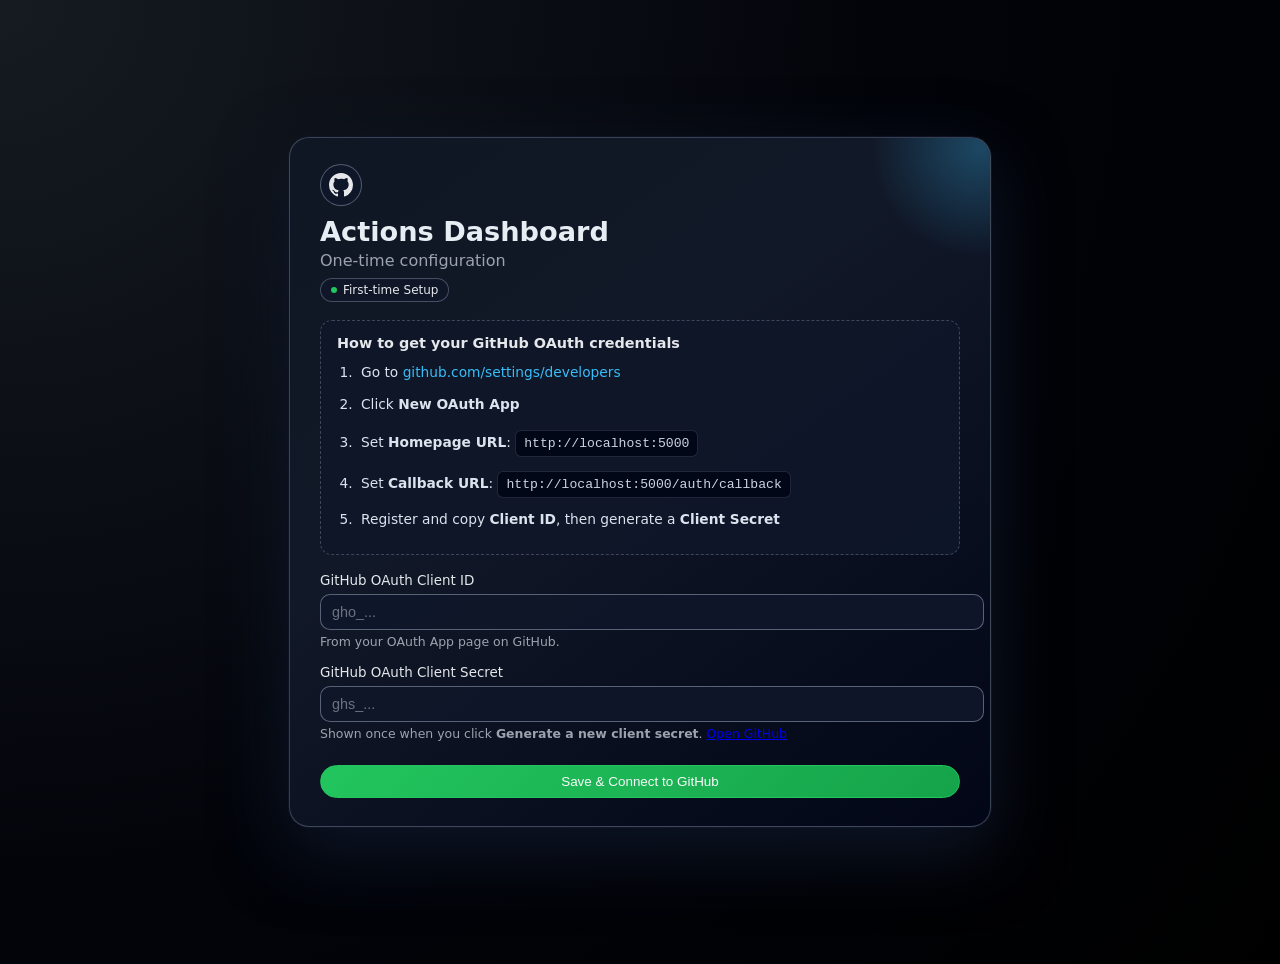
==== templates/setup.html @ 19182d6b "Add files via upload" ====
<!DOCTYPE html>
<html lang="en">
<head>
    <meta charset="UTF-8">
    <meta name="viewport" content="width=device-width, initial-scale=1.0">
    <title>Setup - GitHub Actions Dashboard</title>
    <link rel="stylesheet" href="/static/css/setup.css">
</head>
<body>
    <div class="linux-rain" aria-hidden="true">
        <img src="/static/img/linux.png" class="linux-drop d1" alt="">
        <img src="/static/img/linux.png" class="linux-drop d2" alt="">
        <img src="/static/img/linux.png" class="linux-drop d3" alt="">
        <img src="/static/img/linux.png" class="linux-drop d4" alt="">
        <img src="/static/img/linux.png" class="linux-drop d5" alt="">
        <img src="/static/img/linux.png" class="linux-drop d6" alt="">
    </div>
    <div class="setup-wrapper">
        <div class="setup-card">
            <div class="setup-logo">
                <svg viewBox="0 0 16 16" xmlns="http://www.w3.org/2000/svg">
                    <path d="M8 0C3.58 0 0 3.58 0 8a8 8 0 005.47 7.59c.4.07.55-.17.55-.38 0-.19-.01-.82-.01-1.49-2.01.37-2.53-.49-2.69-.94-.09-.23-.48-.94-.82-1.13-.28-.15-.68-.52-.01-.53.63-.01 1.08.58 1.23.82.72 1.21 1.87.87 2.33.66.07-.52.28-.87.51-1.07-1.78-.2-3.64-.89-3.64-3.95 0-.87.31-1.59.82-2.15-.08-.2-.36-1.02.08-2.12 0 0 .67-.21 2.2.82a7.6 7.6 0 012-.27c.68 0 1.36.09 2 .27 1.53-1.04 2.2-.82 2.2-.82.44 1.1.16 1.92.08 2.12.51.56.82 1.27.82 2.15 0 3.07-1.87 3.75-3.65 3.95.29.25.54.73.54 1.48 0 1.07-.01 1.93-.01 2.2 0 .21.15.46.55.38A8.01 8.01 0 0016 8c0-4.42-3.58-8-8-8z"/>
                </svg>
            </div>
            <h1>Actions Dashboard</h1>
            <p>One-time configuration</p>
            <div class="setup-badge">First-time Setup</div>

            <div class="step-list">
             <strong>How to get your GitHub OAuth credentials</strong>
              <ol class="setup-steps">
                <li>
                <span>Go to <a href="https://github.com/settings/developers" target="_blank">github.com/settings/developers</a></span>
                </li>
                <li>
                <span>Click <strong>New OAuth App</strong></span>
                </li>
                <li>
                <span>Set <strong>Homepage URL</strong>: <code>http://localhost:5000</code></span>
                </li>
                <li>
                <span>Set <strong>Callback URL</strong>: <code>http://localhost:5000/auth/callback</code></span>
                </li>
                <li>
                <span>Register and copy <strong>Client ID</strong>, then generate a <strong>Client Secret</strong></span>
                </li>
              </ol>
            </div>

            <div class="error-box" id="error-box"></div>

            <div class="field">
                <label>GitHub OAuth Client ID</label>
                <input type="text" id="client-id" placeholder="gho_..." autocomplete="off">
                <p class="hint">From your OAuth App page on GitHub.</p>
            </div>

            <div class="field">
                <label>GitHub OAuth Client Secret</label>
                <input type="password" id="client-secret" placeholder="ghs_...">
                <p class="hint">Shown once when you click <strong>Generate a new client secret</strong>. <a href="https://github.com/settings/developers" target="_blank">Open GitHub</a></p>
            </div>

            <button class="btn btn-green btn-setup" id="save-btn" onclick="saveSetup()">Save & Connect to GitHub</button>

            <div class="success-box" id="success-box" style="display:none">Configuration saved! Redirecting to GitHub login...</div>
        </div>
    </div>
</body>
</html>
---- static/css/setup.css ----
body {
  font-family: system-ui, -apple-system, BlinkMacSystemFont, "Segoe UI", sans-serif;
  margin: 0;
  padding: 0;
  min-height: 100vh;
  background: radial-gradient(circle at top left, #161b22 0, #02040a 55%, #000 100%);
  color: #e6edf3;
  overflow-x: hidden;
}

/* bike background animation */
.bike-track {
  position: fixed;
  bottom: 90px;
  left: -200px;
  width: 200px;
  height: 120px;
  pointer-events: none;
  opacity: 0.7;
  animation: ride 12s linear infinite;
}

.bike-body {
  width: 100%;
  height: 100%;
  background: url("https://cdn.jsdelivr.net/gh/tabler/tabler-icons/icons/outline/bike.svg")
    no-repeat center / contain;
  filter: drop-shadow(0 0 8px rgba(0, 0, 0, 0.7));
}

@keyframes ride {
  0% {
    transform: translateX(0) translateY(0);
  }
  40% {
    transform: translateX(120vw) translateY(-5px);
  }
  60% {
    transform: translateX(120vw) translateY(-5px);
  }
  100% {
    transform: translateX(0) translateY(0);
  }
}

/* center card nicely */
.setup-wrapper {
  min-height: 100vh;
  display: flex;
  align-items: center;
  justify-content: center;
  padding: 32px 16px;
}

.setup-card {
  max-width: 640px;
  width: 100%;
  background: linear-gradient(145deg, #0f1724 0%, #111827 40%, #020617 100%);
  border-radius: 20px;
  border: 1px solid rgba(148, 163, 184, 0.35);
  padding: 26px 30px 28px;
  box-shadow:
    0 24px 70px rgba(15, 23, 42, 0.95),
    0 0 0 1px rgba(15, 23, 42, 0.8);
  position: relative;
  overflow: hidden;
}

/* subtle glow top-right */
.setup-card::before {
  content: "";
  position: absolute;
  top: -120px;
  right: -120px;
  width: 260px;
  height: 260px;
  background: radial-gradient(circle, rgba(56, 189, 248, 0.32), transparent 60%);
  opacity: 0.9;
  pointer-events: none;
}

.setup-logo {
  width: 40px;
  height: 40px;
  border-radius: 999px;
  background: rgba(15, 23, 42, 0.95);
  display: flex;
  align-items: center;
  justify-content: center;
  margin-bottom: 10px;
  border: 1px solid rgba(148, 163, 184, 0.5);
}

.setup-logo svg {
  width: 24px;
  height: 24px;
  fill: #e5e7eb;
}

.setup-card h1 {
  font-size: 1.7rem;
  margin: 0 0 4px;
}

.setup-card > p {
  margin: 0 0 8px;
  color: #9ca3af;
}

.setup-badge {
  display: inline-flex;
  align-items: center;
  gap: 6px;
  font-size: 0.75rem;
  padding: 4px 10px;
  border-radius: 999px;
  border: 1px solid rgba(148, 163, 184, 0.4);
  background: rgba(15, 23, 42, 0.9);
  color: #e5e7eb;
  margin-bottom: 18px;
}

.setup-badge::before {
  content: "";
  width: 6px;
  height: 6px;
  border-radius: 999px;
  background: #22c55e;
}

.step-list {
  font-size: 0.86rem;
  margin-bottom: 18px;
  padding: 14px 16px;
  border-radius: 12px;
  background: rgba(15, 23, 42, 0.9);
  border: 1px dashed rgba(148, 163, 184, 0.35);
}

.step-list > strong {
  display: block;
  margin-bottom: 10px;
  color: #e5e7eb;
  font-size: 0.9rem;
}

.setup-steps {
  margin: 0;
  padding-left: 20px;
}

.setup-steps li {
  margin-bottom: 10px;
  line-height: 1.6;
  color: #dbe4ee;
  padding-left: 4px;
}

.setup-steps li span {
  display: inline-block;
}

.setup-steps a {
  color: #38bdf8;
  text-decoration: none;
}

.setup-steps a:hover {
  text-decoration: underline;
}

.setup-steps code {
  display: inline-block;
  margin-top: 4px;
  padding: 2px 8px;
  border-radius: 6px;
  background: rgba(2, 6, 23, 0.9);
  border: 1px solid rgba(148, 163, 184, 0.2);
  color: #cbd5e1;
  font-size: 0.82rem;
}


/* form fields */
.field {
  margin-bottom: 16px;
}

.field label {
  display: block;
  font-size: 0.84rem;
  font-weight: 500;
  margin-bottom: 6px;
  color: #e5e7eb;
}

.input-row {
  display: flex;
  gap: 8px;
}

.input-row input {
  flex: 1;
}

.field input {
  width: 100%;
  padding: 9px 11px;
  border-radius: 10px;
  border: 1px solid rgba(148, 163, 184, 0.55);
  background: rgba(15, 23, 42, 0.95);
  color: #f9fafb;
  font-size: 0.9rem;
}

.field input::placeholder {
  color: #6b7280;
}

.field input:focus {
  outline: none;
  border-color: #38bdf8;
  box-shadow: 0 0 0 1px rgba(56, 189, 248, 0.55);
}

.hint {
  margin-top: 4px;
  font-size: 0.78rem;
  color: #9ca3af;
}

.divider {
  border: none;
  border-top: 1px solid rgba(31, 41, 55, 0.9);
  margin: 16px 0 18px;
}

/* buttons */
.btn {
  padding: 8px 14px;
  border-radius: 999px;
  border: 1px solid rgba(148, 163, 184, 0.6);
  background: rgba(15, 23, 42, 0.95);
  color: #e5e7eb;
  font-size: 0.84rem;
  cursor: pointer;
  transition: background 0.16s ease, border-color 0.16s ease, transform 0.08s ease;
}

.btn:hover {
  background: #1f2937;
  border-color: #e5e7eb;
  transform: translateY(-0.5px);
}

.btn-green {
  background: linear-gradient(135deg, #22c55e, #16a34a);
  border-color: #22c55e;
  color: #f9fafb;
}

.btn-green:hover {
  background: linear-gradient(135deg, #16a34a, #15803d);
  border-color: #4ade80;
}

.btn-setup {
  width: 100%;
  margin-top: 8px;
}

/* messages */
#error-box,
.success-box {
  margin-top: 10px;
  padding: 9px 11px;
  border-radius: 10px;
  font-size: 0.8rem;
  display: none;
}

#error-box.show {
  display: block;
}

#error-box {
  border: 1px solid #f97373;
  background: rgba(127, 29, 29, 0.85);
  color: #fee2e2;
}

.success-box {
  border: 1px solid #4ade80;
  background: rgba(22, 101, 52, 0.85);
  color: #dcfce7;
}

/* responsive */
@media (max-width: 640px) {
  .setup-card {
    padding: 20px 18px 22px;
    border-radius: 16px;
  }

  .input-row {
    flex-direction: column;
  }

  .btn-setup {
    font-size: 0.82rem;
  }
}

.linux-rain {
  position: fixed;
  inset: 0;
  overflow: hidden;
  pointer-events: none;
  z-index: 0;
}

.linux-drop {
  position: absolute;
  top: -120px;
  width: 52px;
  height: 52px;
  object-fit: contain;
  opacity: 0.16;
  filter: drop-shadow(0 8px 18px rgba(0, 0, 0, 0.35));
  animation-name: linux-fall;
  animation-timing-function: linear;
  animation-iteration-count: infinite;
}

/* random-like positions, sizes, delays, durations */
.d1 { left: 6%;  width: 42px; animation-duration: 11s; animation-delay: 0s; }
.d2 { left: 18%; width: 58px; animation-duration: 14s; animation-delay: 2s; }
.d3 { left: 34%; width: 48px; animation-duration: 10s; animation-delay: 5s; }
.d4 { left: 57%; width: 64px; animation-duration: 13s; animation-delay: 1s; }
.d5 { left: 76%; width: 46px; animation-duration: 12s; animation-delay: 4s; }
.d6 { left: 88%; width: 54px; animation-duration: 15s; animation-delay: 7s; }

@keyframes linux-fall {
  0% {
    transform: translateY(-140px) rotate(0deg);
    opacity: 0;
  }
  10% {
    opacity: 0.14;
  }
  50% {
    transform: translateY(45vh) rotate(120deg);
    opacity: 0.18;
  }
  100% {
    transform: translateY(110vh) rotate(260deg);
    opacity: 0;
  }
}
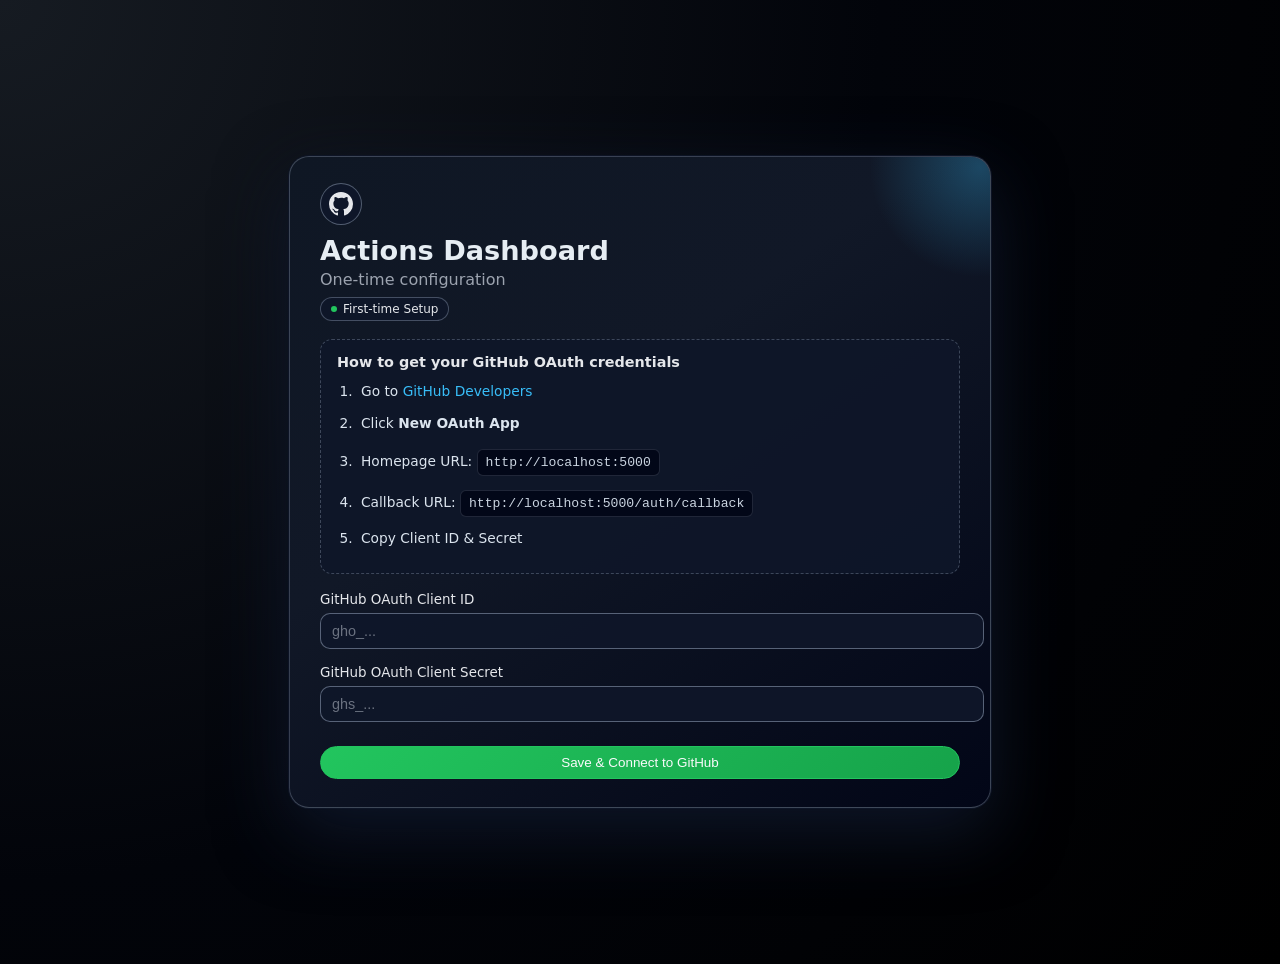
==== commit a7b985ca: "Fix HTML formatting and add missing script tag" ====
--- a/templates/setup.html
+++ b/templates/setup.html
@@ -7,64 +7,62 @@
     <link rel="stylesheet" href="/static/css/setup.css">
 </head>
 <body>
+
     <div class="linux-rain" aria-hidden="true">
-        <img src="/static/img/linux.png" class="linux-drop d1" alt="">
-        <img src="/static/img/linux.png" class="linux-drop d2" alt="">
-        <img src="/static/img/linux.png" class="linux-drop d3" alt="">
-        <img src="/static/img/linux.png" class="linux-drop d4" alt="">
-        <img src="/static/img/linux.png" class="linux-drop d5" alt="">
-        <img src="/static/img/linux.png" class="linux-drop d6" alt="">
+        <img src="/static/img/linux.png" class="linux-drop d1">
+        <img src="/static/img/linux.png" class="linux-drop d2">
+        <img src="/static/img/linux.png" class="linux-drop d3">
+        <img src="/static/img/linux.png" class="linux-drop d4">
+        <img src="/static/img/linux.png" class="linux-drop d5">
+        <img src="/static/img/linux.png" class="linux-drop d6">
     </div>
+
     <div class="setup-wrapper">
         <div class="setup-card">
+
             <div class="setup-logo">
-                <svg viewBox="0 0 16 16" xmlns="http://www.w3.org/2000/svg">
-                    <path d="M8 0C3.58 0 0 3.58 0 8a8 8 0 005.47 7.59c.4.07.55-.17.55-.38 0-.19-.01-.82-.01-1.49-2.01.37-2.53-.49-2.69-.94-.09-.23-.48-.94-.82-1.13-.28-.15-.68-.52-.01-.53.63-.01 1.08.58 1.23.82.72 1.21 1.87.87 2.33.66.07-.52.28-.87.51-1.07-1.78-.2-3.64-.89-3.64-3.95 0-.87.31-1.59.82-2.15-.08-.2-.36-1.02.08-2.12 0 0 .67-.21 2.2.82a7.6 7.6 0 012-.27c.68 0 1.36.09 2 .27 1.53-1.04 2.2-.82 2.2-.82.44 1.1.16 1.92.08 2.12.51.56.82 1.27.82 2.15 0 3.07-1.87 3.75-3.65 3.95.29.25.54.73.54 1.48 0 1.07-.01 1.93-.01 2.2 0 .21.15.46.55.38A8.01 8.01 0 0016 8c0-4.42-3.58-8-8-8z"/>
+                <svg viewBox="0 0 16 16">
+                    <path d="M8 0C3.58 0 0 3.58 0 8a8 8 0 005.47 7.59c.4.07.55-.17.55-.38 0-.19-.01-.82-.01-1.49-2.01.37-2.53-.49-2.69-.94-.09-.23-.48-.94-.82-1.13-.28-.15-.68-.52-.01-.53.63-.01 1.08.58 1.23.82.72 1.21 1.87.87 2.33.66.07-.52.28-.87.51-1.07-1.78-.2-3.64-.89-3.64-3.95 0-.87.31-1.59.82-2.15-.08-.20-.36-1.02.08-2.12 0 0 .67-.21 2.2.82a7.6 7.6 0 012-.27c.68 0 1.36.09 2 .27 1.53-1.04 2.2-.82 2.2-.82.44 1.1.16 1.92.08 2.12.51.56.82 1.27.82 2.15 0 3.07-1.87 3.75-3.65 3.95.29.25.54.73.54 1.48 0 1.07-.01 1.93-.01 2.2 0 .21.15.46.55.38A8.01 8.01 0 0016 8c0-4.42-3.58-8-8-8z"/>
                 </svg>
             </div>
+
             <h1>Actions Dashboard</h1>
             <p>One-time configuration</p>
             <div class="setup-badge">First-time Setup</div>
 
             <div class="step-list">
-             <strong>How to get your GitHub OAuth credentials</strong>
-              <ol class="setup-steps">
-                <li>
-                <span>Go to <a href="https://github.com/settings/developers" target="_blank">github.com/settings/developers</a></span>
-                </li>
-                <li>
-                <span>Click <strong>New OAuth App</strong></span>
-                </li>
-                <li>
-                <span>Set <strong>Homepage URL</strong>: <code>http://localhost:5000</code></span>
-                </li>
-                <li>
-                <span>Set <strong>Callback URL</strong>: <code>http://localhost:5000/auth/callback</code></span>
-                </li>
-                <li>
-                <span>Register and copy <strong>Client ID</strong>, then generate a <strong>Client Secret</strong></span>
-                </li>
-              </ol>
+                <strong>How to get your GitHub OAuth credentials</strong>
+                <ol class="setup-steps">
+                    <li>Go to <a href="https://github.com/settings/developers" target="_blank">GitHub Developers</a></li>
+                    <li>Click <strong>New OAuth App</strong></li>
+                    <li>Homepage URL: <code>http://localhost:5000</code></li>
+                    <li>Callback URL: <code>http://localhost:5000/auth/callback</code></li>
+                    <li>Copy Client ID & Secret</li>
+                </ol>
             </div>
 
             <div class="error-box" id="error-box"></div>
 
             <div class="field">
                 <label>GitHub OAuth Client ID</label>
-                <input type="text" id="client-id" placeholder="gho_..." autocomplete="off">
-                <p class="hint">From your OAuth App page on GitHub.</p>
+                <input type="text" id="client-id" placeholder="gho_...">
             </div>
 
             <div class="field">
                 <label>GitHub OAuth Client Secret</label>
                 <input type="password" id="client-secret" placeholder="ghs_...">
-                <p class="hint">Shown once when you click <strong>Generate a new client secret</strong>. <a href="https://github.com/settings/developers" target="_blank">Open GitHub</a></p>
             </div>
 
-            <button class="btn btn-green btn-setup" id="save-btn" onclick="saveSetup()">Save & Connect to GitHub</button>
+            <button class="btn btn-green btn-setup" id="save-btn" onclick="saveSetup()">
+                Save & Connect to GitHub
+            </button>
 
-            <div class="success-box" id="success-box" style="display:none">Configuration saved! Redirecting to GitHub login...</div>
+            <div class="success-box" id="success-box" style="display:none"></div>
+
         </div>
     </div>
+    
+    <script src="/static/js/setup.js"></script>
+
 </body>
-</html>+</html>
